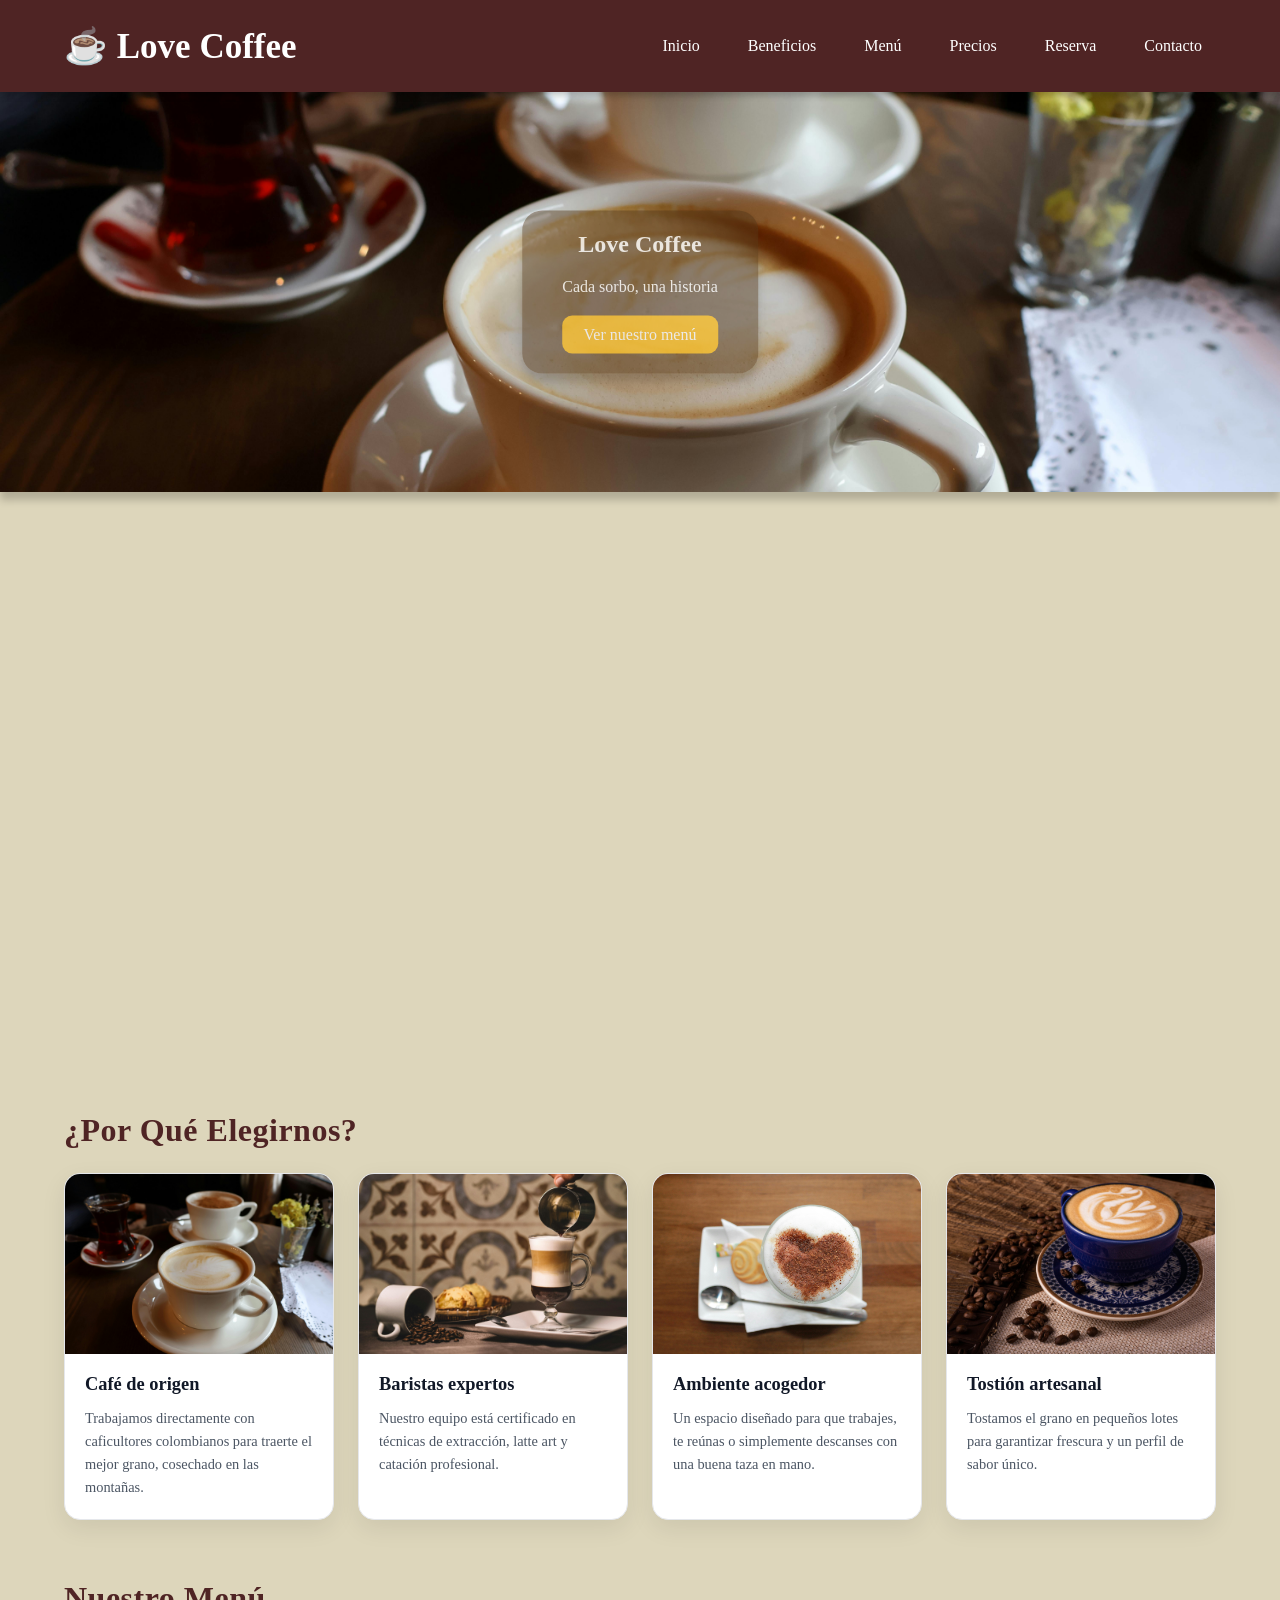
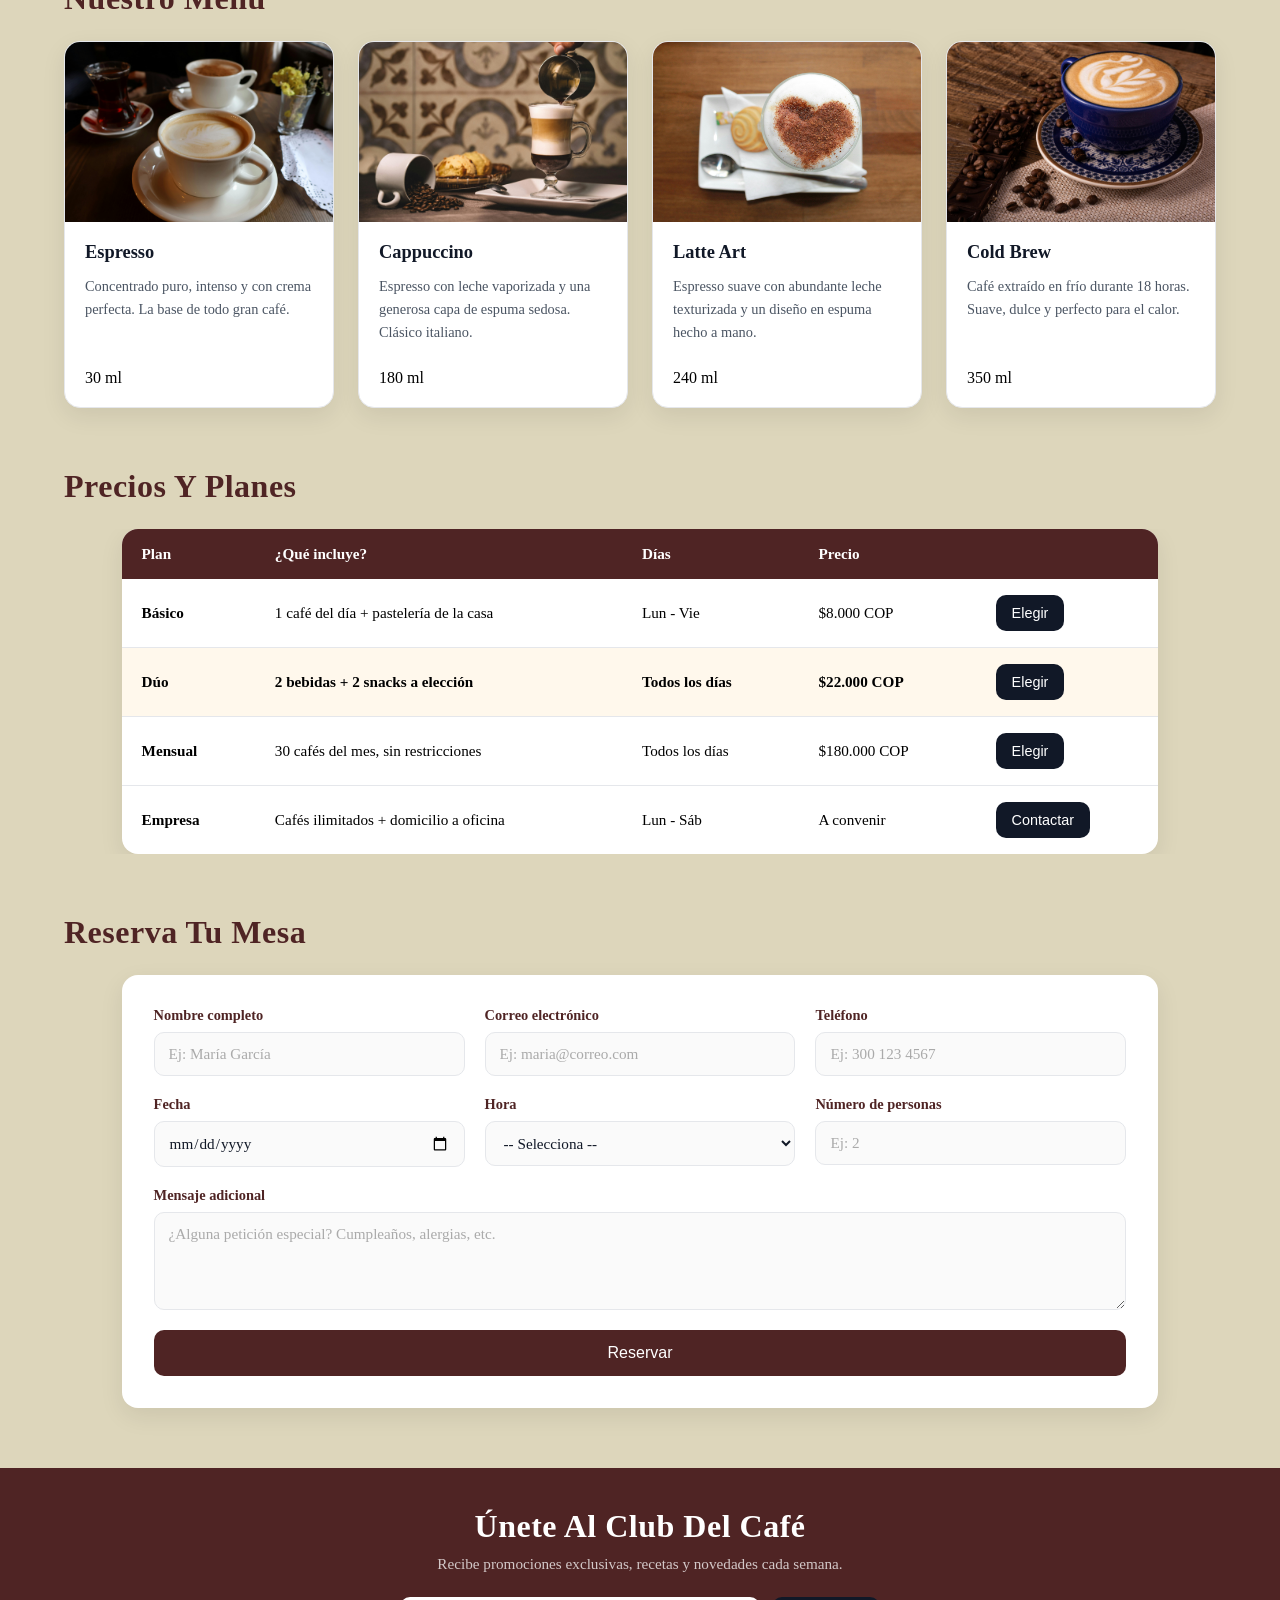
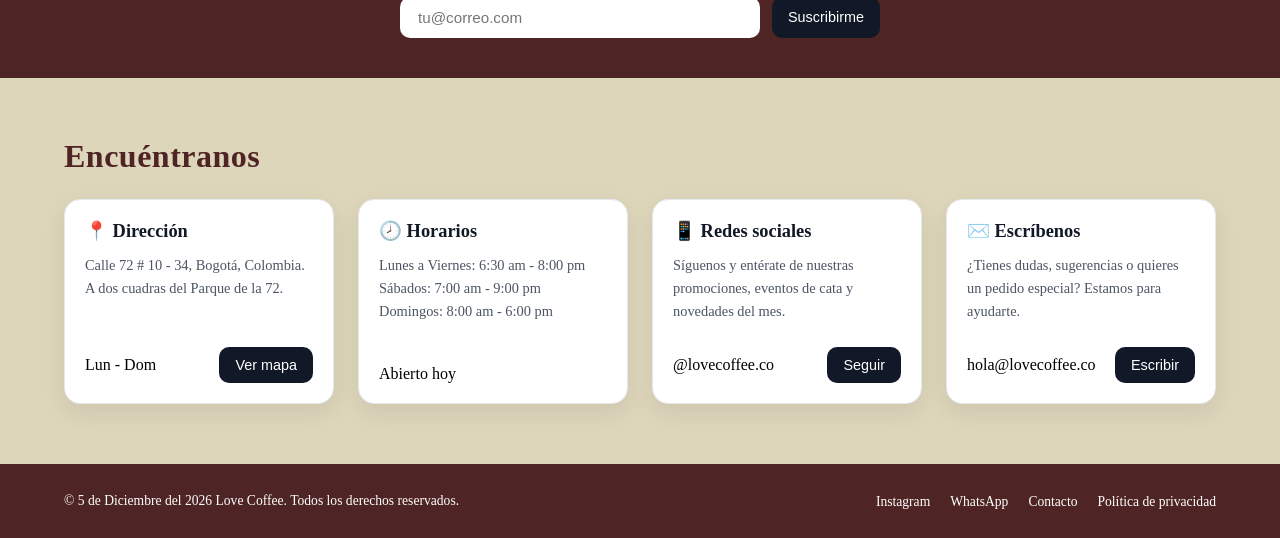
==== index.html @ 07d8db7a "first commit" ====
﻿<!DOCTYPE html>
<html lang="es">

<head>
    <meta charset="UTF-8">
    <meta name="viewport" content="width=device-width, initial-scale=1.0">
    <title>Love Coffee </title>
    <link rel="stylesheet" href="assets/css/styles.css">
</head>

<body>

    <!--header-->
    <header>
        <h2>☕ Love Coffee</h2>

        <nav class="nav_header active" id="menu">
            <ul>
                <li class="list_nav"><a href="#inicio">Inicio</a></li>
                <li class="list_nav"><a href="#beneficios">Beneficios</a></li>
                <li class="list_nav"><a href="#menu-cafe">Menú</a></li>
                <li class="list_nav"><a href="#precios">Precios</a></li>
                <li class="list_nav"><a href="#reserva">Reserva</a></li>
                <li class="list_nav"><a href="#contacto">Contacto</a></li>
            </ul>
        </nav>

        <button id="boton_show" type="button" onclick="show_menu()">≡</button>
    </header>


    <main>

        <!-- hero -->
        <div class="container_hero" id="inicio">
            <ul>
                <li><img src="img/hero1.jpg" alt="Taza de café artesanal"></li>
                <li><img src="img/hero2.jpg" alt="Barista sirviendo café"></li>
                <li><img src="img/hero3.jpg" alt="Café con arte en espuma"></li>
                <li><img src="img/hero4.jpg" alt="Café de origen colombiano"></li>
            </ul>
            <article class="obsolute_hero">
                <h1>Love Coffee</h1>
                <p>Cada sorbo, una historia</p>
                <a class="boton" href="#menu-cafe">Ver nuestro menú</a>
            </article>
        </div>


        <!-- Video-->
        <video src="img/7171091-uhd_3840_2160_25fps.mp4" loop autoplay muted></video>


        <!--  — cards -->
        <article id="beneficios">
            <h2>¿Por qué elegirnos?</h2>
            <div class="cards">

                <section class="card">
                    <img class="card__image" src="img/hero1.jpg" alt="Café de origen">
                    <div class="card__body">
                        <h3 class="card__title">Café de origen</h3>
                        <p class="card__text">Trabajamos directamente con caficultores colombianos para traerte el mejor grano, cosechado en las montañas.</p>
                    </div>
                </section>

                <section class="card">
                    <img class="card__image" src="img/hero2.jpg" alt="Baristas expertos">
                    <div class="card__body">
                        <h3 class="card__title">Baristas expertos</h3>
                        <p class="card__text">Nuestro equipo está certificado en técnicas de extracción, latte art y catación profesional.</p>
                    </div>
                </section>

                <section class="card">
                    <img class="card__image" src="img/hero3.jpg" alt="Ambiente acogedor">
                    <div class="card__body">
                        <h3 class="card__title">Ambiente acogedor</h3>
                        <p class="card__text">Un espacio diseñado para que trabajes, te reúnas o simplemente descanses con una buena taza en mano.</p>
                    </div>
                </section>

                <section class="card">
                    <img class="card__image" src="img/hero4.jpg" alt="Tostión artesanal">
                    <div class="card__body">
                        <h3 class="card__title">Tostión artesanal</h3>
                        <p class="card__text">Tostamos el grano en pequeños lotes para garantizar frescura y un perfil de sabor único.</p>
                    </div>
                </section>

            </div>
        </article>


        <!-- Menu — cards -->
        <article id="menu-cafe">
            <h2>Nuestro menú</h2>
            <div class="cards">

                <section class="card">
                    <img class="card__image" src="img/hero1.jpg" alt="Espresso">
                    <div class="card__body">
                        <h3 class="card__title">Espresso</h3>
                        <p class="card__text">Concentrado puro, intenso y con crema perfecta. La base de todo gran café.</p>
                        <div class="card__footer">
                            <span> 30 ml</span>
                        </div>
                    </div>
                </section>

                <section class="card">
                    <img class="card__image" src="img/hero2.jpg" alt="Cappuccino">
                    <div class="card__body">
                        <h3 class="card__title">Cappuccino</h3>
                        <p class="card__text">Espresso con leche vaporizada y una generosa capa de espuma sedosa. Clásico italiano.</p>
                        <div class="card__footer">
                            <span> 180 ml</span>
                        </div>
                    </div>
                </section>

                <section class="card">
                    <img class="card__image" src="img/hero3.jpg" alt="Latte Art">
                    <div class="card__body">
                        <h3 class="card__title">Latte Art</h3>
                        <p class="card__text">Espresso suave con abundante leche texturizada y un diseño en espuma hecho a mano.</p>
                        <div class="card__footer">
                            <span> 240 ml</span>
                        </div>
                    </div>
                </section>

                <section class="card">
                    <img class="card__image" src="img/hero4.jpg" alt="Cold Brew">
                    <div class="card__body">
                        <h3 class="card__title">Cold Brew</h3>
                        <p class="card__text">Café extraído en frío durante 18 horas. Suave, dulce y perfecto para el calor.</p>
                        <div class="card__footer">
                            <span> 350 ml</span>
                        </div>
                    </div>
                </section>

            </div>
        </article>


        <!-- tabla comparativa-->
        <article id="precios">
            <h2>Precios y planes</h2>

            <div class="tabla_wrapper">
                <table class="tabla_precios">
                    <thead>
                        <tr>
                            <th>Plan</th>
                            <th>¿Qué incluye?</th>
                            <th>Días</th>
                            <th>Precio</th>
                            <th></th>
                        </tr>
                    </thead>
                    <tbody>
                        <tr>
                            <td data-label="Plan"><strong>Básico</strong></td>
                            <td data-label="¿Qué incluye?">1 café del día + pastelería de la casa</td>
                            <td data-label="Días">Lun - Vie</td>
                            <td data-label="Precio">$8.000 COP</td>
                            <td><button class="card__button">Elegir</button></td>
                        </tr>
                        <tr class="tabla_destacada">
                            <td data-label="Plan"><strong> Dúo</strong></td>
                            <td data-label="¿Qué incluye?">2 bebidas + 2 snacks a elección</td>
                            <td data-label="Días">Todos los días</td>
                            <td data-label="Precio">$22.000 COP</td>
                            <td><button class="card__button">Elegir</button></td>
                        </tr>
                        <tr>
                            <td data-label="Plan"><strong>Mensual</strong></td>
                            <td data-label="¿Qué incluye?">30 cafés del mes, sin restricciones</td>
                            <td data-label="Días">Todos los días</td>
                            <td data-label="Precio">$180.000 COP</td>
                            <td><button class="card__button">Elegir</button></td>
                        </tr>
                        <tr>
                            <td data-label="Plan"><strong>Empresa</strong></td>
                            <td data-label="¿Qué incluye?">Cafés ilimitados + domicilio a oficina</td>
                            <td data-label="Días">Lun  - Sáb</td>
                            <td data-label="Precio">A convenir</td>
                            <td><button class="card__button">Contactar</button></td>
                        </tr>
                    </tbody>
                </table>
            </div>
        </article>


        <!-- RESERVA — formulario -->
        <article id="reserva">
            <h2>Reserva tu mesa</h2>

            <div class="form_wrapper">
                <form class="form_reserva">

                    <div class="form_grupo">
                        <label for="nombre">Nombre completo</label>
                        <input type="text" id="nombre" name="nombre"
                               placeholder="Ej: María García" required>
                    </div>

                    <div class="form_grupo">
                        <label for="email">Correo electrónico</label>
                        <input type="email" id="email" name="email"
                               placeholder="Ej: maria@correo.com" required>
                    </div>

                    <div class="form_grupo">
                        <label for="telefono">Teléfono</label>
                        <input type="tel" id="telefono" name="telefono"
                               placeholder="Ej: 300 123 4567">
                    </div>

                    <div class="form_grupo">
                        <label for="fecha">Fecha</label>
                        <input type="date" id="fecha" name="fecha" required>
                    </div>

                    <div class="form_grupo">
                        <label for="hora">Hora</label>
                        <select id="hora" name="hora">
                            <option value="">-- Selecciona --</option>
                            <option>7:00 am</option>
                            <option>8:00 am</option>
                            <option>9:00 am</option>
                            <option>10:00 am</option>
                            <option>11:00 am</option>
                            <option>12:00 pm</option>
                            <option>2:00 pm</option>
                            <option>4:00 pm</option>
                            <option>6:00 pm</option>
                        </select>
                    </div>

                    <div class="form_grupo">
                        <label for="personas">Número de personas</label>
                        <input type="number" id="personas" name="personas"
                               min="1" max="12" placeholder="Ej: 2">
                    </div>

                    <div class="form_grupo form_grupo--ancho">
                        <label for="mensaje">Mensaje adicional</label>
                        <textarea id="mensaje" name="mensaje" rows="4"
                                  placeholder="¿Alguna petición especial? Cumpleaños, alergias, etc."></textarea>
                    </div>

                    <div class="form_grupo form_grupo--ancho">
                        <button type="submit" class="form_boton">Reservar</button>
                    </div>

                </form>
            </div>
        </article>


        <!-- formulario-->
        <article id="form_pequeño">
            <h2>Únete al club del café</h2>
            <p class="section_texto">Recibe promociones exclusivas, recetas y novedades cada semana.</p>

            <form class="form_form_pequeño">
                <input type="email" placeholder="tu@correo.com" required>
                <button type="submit" class="card__button">Suscribirme</button>
            </form>
        </article>


        <!-- contacto — cards-->
        <article id="contacto">
            <h2>Encuéntranos</h2>
            <div class="cards">

                <section class="card">
                    <div class="card__body">
                        <h3 class="card__title">📍 Dirección</h3>
                        <p class="card__text">Calle 72 # 10 - 34, Bogotá, Colombia.<br>A dos cuadras del Parque de la 72.</p>
                        <div class="card__footer">
                            <span>Lun - Dom</span>
                            <button class="card__button">Ver mapa</button>
                        </div>
                    </div>
                </section>

                <section class="card">
                    <div class="card__body">
                        <h3 class="card__title">🕗 Horarios</h3>
                        <p class="card__text">
                            Lunes a Viernes: 6:30 am - 8:00 pm<br>
                            Sábados: 7:00 am - 9:00 pm<br>
                            Domingos: 8:00 am - 6:00 pm
                        </p>
                        <div class="card__footer">
                            <span>Abierto hoy</span>
                        </div>
                    </div>
                </section>

                <section class="card">
                    <div class="card__body">
                        <h3 class="card__title">📱 Redes sociales</h3>
                        <p class="card__text">Síguenos y entérate de nuestras promociones, eventos de cata y novedades del mes.</p>
                        <div class="card__footer">
                            <span>@lovecoffee.co</span>
                            <button class="card__button">Seguir</button>
                        </div>
                    </div>
                </section>

                <section class="card">
                    <div class="card__body">
                        <h3 class="card__title">✉️ Escríbenos</h3>
                        <p class="card__text">¿Tienes dudas, sugerencias o quieres un pedido especial? Estamos para ayudarte.</p>
                        <div class="card__footer">
                            <span>hola@lovecoffee.co</span>
                            <button class="card__button">Escribir</button>
                        </div>
                    </div>
                </section>

            </div>
        </article>

    </main>


    <!-- FOOTER -->
    <footer id="site-footer">
        <p>&copy; <span id="year"></span> Love Coffee. Todos los derechos reservados.</p>

        <nav aria-label="Navegación del footer">
            <ul>
                <li><a href="#">Instagram</a></li>
                <li><a href="#">WhatsApp</a></li>
                <li><a href="#">Contacto</a></li>
                <li><a href="#">Política de privacidad</a></li>
            </ul>
        </nav>
    </footer>

    <script src="script.js"></script>
</body>

</html>
---- assets/css/styles.css ----
@charset "UTF-8";
* {
  margin: 0;
  padding: 0;
  box-sizing: border-box;
}

li {
  list-style: none;
}

a {
  text-decoration: none;
  color: inherit;
}

body {
  width: 100%;
  min-height: 100vh;
  background-color: rgba(197, 186, 139, 0.5843137255);
  font-family: Georgia, serif;
}

header {
  display: flex;
  align-items: center;
  justify-content: space-between;
  flex-wrap: wrap;
  padding: 2% 5%;
  background-color: #4f2424;
  width: 100%;
  position: sticky;
  top: 0;
  z-index: 1000;
  box-shadow: 0 4px 6px rgba(0, 0, 0, 0.2);
}
header h2 {
  color: #ffffff;
  font-size: clamp(22px, 4vw, 35px);
  margin: 0;
}
header .nav_header ul {
  display: flex;
  gap: 20px;
  padding: 0;
}
header .nav_header ul .list_nav a {
  color: #ffffff;
  padding: 6px 14px;
  border-radius: 20px;
  transition: background 0.3s ease, color 0.3s ease;
}
header .nav_header ul .list_nav a:hover {
  background-color: #ffffff;
  color: #111827;
  opacity: 0.85;
}
header button#boton_show {
  display: none;
  background: none;
  border: none;
  color: #ffffff;
  font-size: 40px;
  cursor: pointer;
  margin-left: auto;
}
header button#boton_show:hover {
  transform: translateY(-3px);
  transition: 0.3s ease;
}

@media (max-width: 800px) {
  header button#boton_show {
    display: block;
  }
  nav.nav_header {
    display: none;
    width: 100%;
    order: 3;
  }
  nav.nav_header.active {
    display: flex;
    justify-content: center;
  }
  nav.nav_header.active ul {
    flex-direction: column;
    align-items: center;
    gap: 10px;
    width: 100%;
    padding: 12px 0;
  }
}
main {
  display: flex;
  flex-direction: column;
  gap: 60px;
  width: 100%;
  padding-bottom: 60px;
}

.container_hero {
  width: 100%;
  height: 400px;
  overflow: hidden;
  position: relative;
  box-shadow: 0 8px 8px rgba(0, 0, 0, 0.2);
}
.container_hero ul {
  display: flex;
  width: 400%;
  height: 100%;
  margin: 0;
  padding: 0;
  animation: cambio 20s infinite alternate ease;
}
.container_hero ul li {
  width: 25%;
  height: 100%;
}
.container_hero ul li img {
  width: 100%;
  height: 100%;
  object-fit: cover;
  display: block;
}
.container_hero .obsolute_hero {
  position: absolute;
  top: 50%;
  left: 50%;
  transform: translate(-50%, -50%);
  color: #ffffff;
  background-color: rgba(81, 54, 24, 0.585);
  padding: 20px 40px;
  border-radius: 20px;
  box-shadow: 0 8px 8px rgba(0, 0, 0, 0.2);
  display: flex;
  flex-direction: column;
  gap: 20px;
  text-align: center;
  opacity: 0.75;
  transition: all 0.4s ease;
  width: max-content;
  max-width: 90%;
}
.container_hero .obsolute_hero:hover {
  box-shadow: 0 8px 16px rgba(0, 0, 0, 0.3);
}
.container_hero .obsolute_hero a.boton {
  padding: 10px 20px;
  border-radius: 10px;
  background-color: #fbbf24;
  color: #ffffff;
  transition: all 0.3s ease;
}
.container_hero .obsolute_hero a.boton:hover {
  background-color: #f59e0b;
  transform: translateY(-3px);
  box-shadow: 0 4px 8px rgba(0, 0, 0, 0.2);
}
@keyframes cambio {
  0% {
    margin-left: 0%;
  }
  20% {
    margin-left: 0%;
  }
  25% {
    margin-left: -100%;
  }
  45% {
    margin-left: -100%;
  }
  50% {
    margin-left: -200%;
  }
  70% {
    margin-left: -200%;
  }
  75% {
    margin-left: -300%;
  }
  100% {
    margin-left: -300%;
  }
}

@media (max-width: 600px) {
  .container_hero {
    height: 260px;
  }
  .container_hero .obsolute_hero {
    padding: 14px 20px;
    gap: 12px;
  }
  .container_hero .obsolute_hero h2 {
    font-size: 1.1rem;
  }
  .container_hero .obsolute_hero p {
    font-size: 0.8rem;
  }
}
video {
  width: 100%;
  height: clamp(220px, 40vw, 500px);
  object-fit: cover;
  display: block;
}

main > article {
  padding: 0 5%;
}
main > article h2 {
  font-size: clamp(1.3rem, 3vw, 2rem);
  color: #4f2424;
  margin-bottom: 24px;
  text-transform: capitalize;
  letter-spacing: 0.5px;
}

.cards {
  display: grid;
  grid-template-columns: repeat(auto-fit, minmax(240px, 1fr));
  gap: 24px;
}

.card {
  display: flex;
  flex-direction: column;
  background: #ffffff;
  border: 1px solid #e5e7eb;
  border-radius: 16px;
  overflow: hidden;
  box-shadow: 0 8px 24px rgba(0, 0, 0, 0.08);
  transition: transform 0.25s ease, box-shadow 0.25s ease;
}
.card:hover {
  transform: translateY(-4px);
  box-shadow: 0 14px 32px rgba(0, 0, 0, 0.12);
}
.card__image {
  width: 100%;
  height: 180px;
  object-fit: cover;
  display: block;
}
.card__body {
  display: flex;
  flex-direction: column;
  gap: 12px;
  padding: 20px;
  flex: 1;
}
.card__title {
  font-size: 1.15rem;
  font-weight: 700;
  color: #111827;
}
.card__text {
  font-size: 0.9rem;
  line-height: 1.6;
  color: #4b5563;
}
.card__footer {
  display: flex;
  justify-content: space-between;
  align-items: center;
  margin-top: auto;
  padding-top: 12px;
}
.card__button {
  padding: 10px 16px;
  border: none;
  border-radius: 10px;
  background: #111827;
  color: #ffffff;
  cursor: pointer;
  font-size: 0.9rem;
  transition: background 0.2s ease;
}
.card__button:hover {
  background: #1f2937;
}

@media (max-width: 480px) {
  .cards {
    grid-template-columns: 1fr;
  }
}
.tabla_wrapper {
  padding: 0 5%;
  overflow-x: auto;
}

.tabla_precios {
  width: 100%;
  border-collapse: collapse;
  background: #ffffff;
  border-radius: 16px;
  overflow: hidden;
  box-shadow: 0 8px 24px rgba(0, 0, 0, 0.08);
}
.tabla_precios th, .tabla_precios td {
  padding: 16px 20px;
  text-align: left;
  font-size: 0.95rem;
}
.tabla_precios thead tr {
  background-color: #4f2424;
  color: #ffffff;
}
.tabla_precios tbody tr {
  border-bottom: 1px solid #e5e7eb;
  transition: background 0.2s ease;
}
.tabla_precios tbody tr:hover {
  background-color: #f9f5ee;
}
.tabla_precios tbody tr:last-child {
  border-bottom: none;
}
.tabla_precios .tabla_destacada {
  background-color: #fff8ec;
  font-weight: 600;
}
@media (max-width: 600px) {
  .tabla_precios thead {
    display: none;
  }
  .tabla_precios tbody tr {
    display: block;
    margin-bottom: 16px;
    border-radius: 12px;
    border: 1px solid #e5e7eb;
    padding: 12px;
  }
  .tabla_precios td {
    display: flex;
    justify-content: space-between;
    padding: 8px 4px;
    border-bottom: 1px solid #e5e7eb;
  }
  .tabla_precios td:last-child {
    border-bottom: none;
  }
  .tabla_precios td::before {
    content: attr(data-label);
    font-weight: 700;
    color: #4f2424;
  }
}

.form_wrapper {
  padding: 0 5%;
}

.form_reserva {
  display: grid;
  grid-template-columns: repeat(auto-fit, minmax(260px, 1fr));
  gap: 20px;
  background: #ffffff;
  padding: 32px;
  border-radius: 16px;
  box-shadow: 0 8px 24px rgba(0, 0, 0, 0.08);
}

.form_grupo {
  display: flex;
  flex-direction: column;
  gap: 8px;
}
.form_grupo--ancho {
  grid-column: 1/-1;
}
.form_grupo label {
  font-size: 0.9rem;
  font-weight: 600;
  color: #4f2424;
}
.form_grupo input, .form_grupo select, .form_grupo textarea {
  padding: 12px 14px;
  border: 1px solid #e5e7eb;
  border-radius: 10px;
  font-size: 0.95rem;
  font-family: inherit;
  color: #111827;
  transition: border-color 0.2s ease;
  background: #fafafa;
}
.form_grupo input:focus, .form_grupo select:focus, .form_grupo textarea:focus {
  outline: none;
  border-color: #4f2424;
  background: #ffffff;
}
.form_grupo input::placeholder, .form_grupo select::placeholder, .form_grupo textarea::placeholder {
  color: #aaa;
}
.form_grupo textarea {
  resize: vertical;
}

.form_boton {
  padding: 14px 24px;
  background-color: #4f2424;
  color: #ffffff;
  border: none;
  border-radius: 10px;
  font-size: 1rem;
  cursor: pointer;
  transition: background 0.2s ease, transform 0.2s ease;
  width: 100%;
}
.form_boton:hover {
  background-color: rgb(50.972173913, 23.227826087, 23.227826087);
  transform: translateY(-2px);
}

#form_pequeño {
  padding: 40px 5%;
  background-color: #4f2424;
  text-align: center;
}
#form_pequeño h2 {
  color: #ffffff;
  margin-bottom: 10px;
}
#form_pequeño .section_texto {
  color: rgba(255, 255, 255, 0.75);
  margin-bottom: 24px;
  font-size: 0.95rem;
}

.form_form_pequeño {
  display: flex;
  justify-content: center;
  gap: 12px;
  flex-wrap: wrap;
}
.form_form_pequeño input {
  padding: 12px 18px;
  border: none;
  border-radius: 10px;
  font-size: 0.95rem;
  width: clamp(200px, 40%, 360px);
}
.form_form_pequeño input:focus {
  outline: 2px solid #fbbf24;
}

#site-footer {
  display: flex;
  justify-content: space-between;
  align-items: center;
  flex-wrap: wrap;
  gap: 16px;
  padding: 28px 5%;
  background-color: #4f2424;
  color: #ffffff;
}
#site-footer p {
  font-size: 0.85rem;
}
#site-footer nav ul {
  display: flex;
  flex-wrap: wrap;
  gap: 20px;
}
#site-footer nav ul a {
  color: #ffffff;
  font-size: 0.85rem;
  transition: opacity 0.2s ease;
}
#site-footer nav ul a:hover {
  opacity: 0.65;
}
@media (max-width: 600px) {
  #site-footer {
    flex-direction: column;
    text-align: center;
  }
  #site-footer nav ul {
    justify-content: center;
  }
}

/*# sourceMappingURL=styles.css.map */
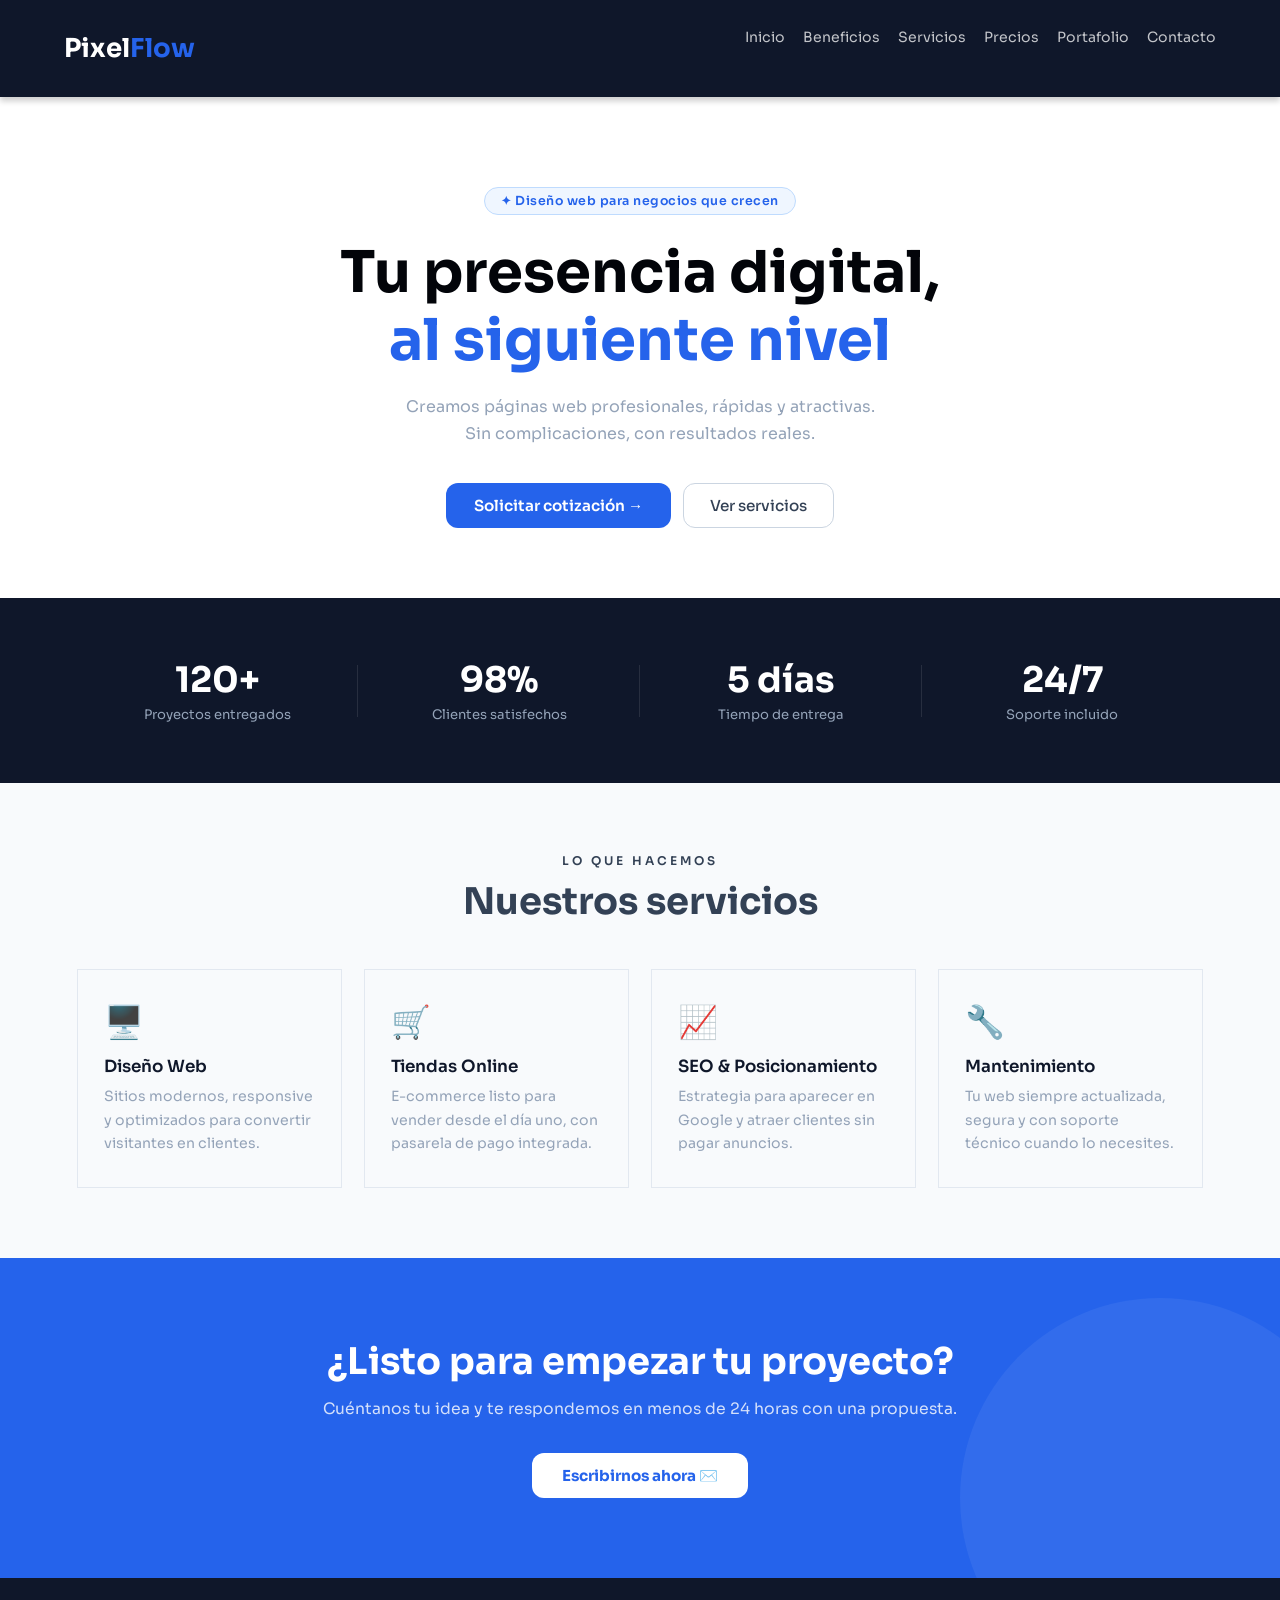
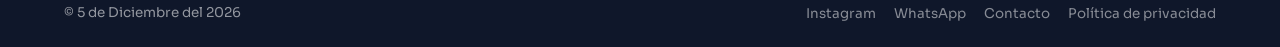
==== commit 27565731: "Add files via upload" ====
--- a/index.html
+++ b/index.html
@@ -1,352 +1,93 @@
-﻿<!DOCTYPE html>
-<html lang="es">
-
-<head>
-    <meta charset="UTF-8">
-    <meta name="viewport" content="width=device-width, initial-scale=1.0">
-    <title>Love Coffee </title>
-    <link rel="stylesheet" href="assets/css/styles.css">
-</head>
-
-<body>
-
-    <!--header-->
-    <header>
-        <h2>☕ Love Coffee</h2>
-
-        <nav class="nav_header active" id="menu">
-            <ul>
-                <li class="list_nav"><a href="#inicio">Inicio</a></li>
-                <li class="list_nav"><a href="#beneficios">Beneficios</a></li>
-                <li class="list_nav"><a href="#menu-cafe">Menú</a></li>
-                <li class="list_nav"><a href="#precios">Precios</a></li>
-                <li class="list_nav"><a href="#reserva">Reserva</a></li>
-                <li class="list_nav"><a href="#contacto">Contacto</a></li>
-            </ul>
-        </nav>
-
-        <button id="boton_show" type="button" onclick="show_menu()">≡</button>
-    </header>
-
-
-    <main>
-
-        <!-- hero -->
-        <div class="container_hero" id="inicio">
-            <ul>
-                <li><img src="img/hero1.jpg" alt="Taza de café artesanal"></li>
-                <li><img src="img/hero2.jpg" alt="Barista sirviendo café"></li>
-                <li><img src="img/hero3.jpg" alt="Café con arte en espuma"></li>
-                <li><img src="img/hero4.jpg" alt="Café de origen colombiano"></li>
-            </ul>
-            <article class="obsolute_hero">
-                <h1>Love Coffee</h1>
-                <p>Cada sorbo, una historia</p>
-                <a class="boton" href="#menu-cafe">Ver nuestro menú</a>
-            </article>
-        </div>
-
-
-        <!-- Video-->
-        <video src="img/7171091-uhd_3840_2160_25fps.mp4" loop autoplay muted></video>
-
-
-        <!--  — cards -->
-        <article id="beneficios">
-            <h2>¿Por qué elegirnos?</h2>
-            <div class="cards">
-
-                <section class="card">
-                    <img class="card__image" src="img/hero1.jpg" alt="Café de origen">
-                    <div class="card__body">
-                        <h3 class="card__title">Café de origen</h3>
-                        <p class="card__text">Trabajamos directamente con caficultores colombianos para traerte el mejor grano, cosechado en las montañas.</p>
-                    </div>
-                </section>
-
-                <section class="card">
-                    <img class="card__image" src="img/hero2.jpg" alt="Baristas expertos">
-                    <div class="card__body">
-                        <h3 class="card__title">Baristas expertos</h3>
-                        <p class="card__text">Nuestro equipo está certificado en técnicas de extracción, latte art y catación profesional.</p>
-                    </div>
-                </section>
-
-                <section class="card">
-                    <img class="card__image" src="img/hero3.jpg" alt="Ambiente acogedor">
-                    <div class="card__body">
-                        <h3 class="card__title">Ambiente acogedor</h3>
-                        <p class="card__text">Un espacio diseñado para que trabajes, te reúnas o simplemente descanses con una buena taza en mano.</p>
-                    </div>
-                </section>
-
-                <section class="card">
-                    <img class="card__image" src="img/hero4.jpg" alt="Tostión artesanal">
-                    <div class="card__body">
-                        <h3 class="card__title">Tostión artesanal</h3>
-                        <p class="card__text">Tostamos el grano en pequeños lotes para garantizar frescura y un perfil de sabor único.</p>
-                    </div>
-                </section>
-
-            </div>
-        </article>
-
-
-        <!-- Menu — cards -->
-        <article id="menu-cafe">
-            <h2>Nuestro menú</h2>
-            <div class="cards">
-
-                <section class="card">
-                    <img class="card__image" src="img/hero1.jpg" alt="Espresso">
-                    <div class="card__body">
-                        <h3 class="card__title">Espresso</h3>
-                        <p class="card__text">Concentrado puro, intenso y con crema perfecta. La base de todo gran café.</p>
-                        <div class="card__footer">
-                            <span> 30 ml</span>
-                        </div>
-                    </div>
-                </section>
-
-                <section class="card">
-                    <img class="card__image" src="img/hero2.jpg" alt="Cappuccino">
-                    <div class="card__body">
-                        <h3 class="card__title">Cappuccino</h3>
-                        <p class="card__text">Espresso con leche vaporizada y una generosa capa de espuma sedosa. Clásico italiano.</p>
-                        <div class="card__footer">
-                            <span> 180 ml</span>
-                        </div>
-                    </div>
-                </section>
-
-                <section class="card">
-                    <img class="card__image" src="img/hero3.jpg" alt="Latte Art">
-                    <div class="card__body">
-                        <h3 class="card__title">Latte Art</h3>
-                        <p class="card__text">Espresso suave con abundante leche texturizada y un diseño en espuma hecho a mano.</p>
-                        <div class="card__footer">
-                            <span> 240 ml</span>
-                        </div>
-                    </div>
-                </section>
-
-                <section class="card">
-                    <img class="card__image" src="img/hero4.jpg" alt="Cold Brew">
-                    <div class="card__body">
-                        <h3 class="card__title">Cold Brew</h3>
-                        <p class="card__text">Café extraído en frío durante 18 horas. Suave, dulce y perfecto para el calor.</p>
-                        <div class="card__footer">
-                            <span> 350 ml</span>
-                        </div>
-                    </div>
-                </section>
-
-            </div>
-        </article>
-
-
-        <!-- tabla comparativa-->
-        <article id="precios">
-            <h2>Precios y planes</h2>
-
-            <div class="tabla_wrapper">
-                <table class="tabla_precios">
-                    <thead>
-                        <tr>
-                            <th>Plan</th>
-                            <th>¿Qué incluye?</th>
-                            <th>Días</th>
-                            <th>Precio</th>
-                            <th></th>
-                        </tr>
-                    </thead>
-                    <tbody>
-                        <tr>
-                            <td data-label="Plan"><strong>Básico</strong></td>
-                            <td data-label="¿Qué incluye?">1 café del día + pastelería de la casa</td>
-                            <td data-label="Días">Lun - Vie</td>
-                            <td data-label="Precio">$8.000 COP</td>
-                            <td><button class="card__button">Elegir</button></td>
-                        </tr>
-                        <tr class="tabla_destacada">
-                            <td data-label="Plan"><strong> Dúo</strong></td>
-                            <td data-label="¿Qué incluye?">2 bebidas + 2 snacks a elección</td>
-                            <td data-label="Días">Todos los días</td>
-                            <td data-label="Precio">$22.000 COP</td>
-                            <td><button class="card__button">Elegir</button></td>
-                        </tr>
-                        <tr>
-                            <td data-label="Plan"><strong>Mensual</strong></td>
-                            <td data-label="¿Qué incluye?">30 cafés del mes, sin restricciones</td>
-                            <td data-label="Días">Todos los días</td>
-                            <td data-label="Precio">$180.000 COP</td>
-                            <td><button class="card__button">Elegir</button></td>
-                        </tr>
-                        <tr>
-                            <td data-label="Plan"><strong>Empresa</strong></td>
-                            <td data-label="¿Qué incluye?">Cafés ilimitados + domicilio a oficina</td>
-                            <td data-label="Días">Lun  - Sáb</td>
-                            <td data-label="Precio">A convenir</td>
-                            <td><button class="card__button">Contactar</button></td>
-                        </tr>
-                    </tbody>
-                </table>
-            </div>
-        </article>
-
-
-        <!-- RESERVA — formulario -->
-        <article id="reserva">
-            <h2>Reserva tu mesa</h2>
-
-            <div class="form_wrapper">
-                <form class="form_reserva">
-
-                    <div class="form_grupo">
-                        <label for="nombre">Nombre completo</label>
-                        <input type="text" id="nombre" name="nombre"
-                               placeholder="Ej: María García" required>
-                    </div>
-
-                    <div class="form_grupo">
-                        <label for="email">Correo electrónico</label>
-                        <input type="email" id="email" name="email"
-                               placeholder="Ej: maria@correo.com" required>
-                    </div>
-
-                    <div class="form_grupo">
-                        <label for="telefono">Teléfono</label>
-                        <input type="tel" id="telefono" name="telefono"
-                               placeholder="Ej: 300 123 4567">
-                    </div>
-
-                    <div class="form_grupo">
-                        <label for="fecha">Fecha</label>
-                        <input type="date" id="fecha" name="fecha" required>
-                    </div>
-
-                    <div class="form_grupo">
-                        <label for="hora">Hora</label>
-                        <select id="hora" name="hora">
-                            <option value="">-- Selecciona --</option>
-                            <option>7:00 am</option>
-                            <option>8:00 am</option>
-                            <option>9:00 am</option>
-                            <option>10:00 am</option>
-                            <option>11:00 am</option>
-                            <option>12:00 pm</option>
-                            <option>2:00 pm</option>
-                            <option>4:00 pm</option>
-                            <option>6:00 pm</option>
-                        </select>
-                    </div>
-
-                    <div class="form_grupo">
-                        <label for="personas">Número de personas</label>
-                        <input type="number" id="personas" name="personas"
-                               min="1" max="12" placeholder="Ej: 2">
-                    </div>
-
-                    <div class="form_grupo form_grupo--ancho">
-                        <label for="mensaje">Mensaje adicional</label>
-                        <textarea id="mensaje" name="mensaje" rows="4"
-                                  placeholder="¿Alguna petición especial? Cumpleaños, alergias, etc."></textarea>
-                    </div>
-
-                    <div class="form_grupo form_grupo--ancho">
-                        <button type="submit" class="form_boton">Reservar</button>
-                    </div>
-
-                </form>
-            </div>
-        </article>
-
-
-        <!-- formulario-->
-        <article id="form_pequeño">
-            <h2>Únete al club del café</h2>
-            <p class="section_texto">Recibe promociones exclusivas, recetas y novedades cada semana.</p>
-
-            <form class="form_form_pequeño">
-                <input type="email" placeholder="tu@correo.com" required>
-                <button type="submit" class="card__button">Suscribirme</button>
-            </form>
-        </article>
-
-
-        <!-- contacto — cards-->
-        <article id="contacto">
-            <h2>Encuéntranos</h2>
-            <div class="cards">
-
-                <section class="card">
-                    <div class="card__body">
-                        <h3 class="card__title">📍 Dirección</h3>
-                        <p class="card__text">Calle 72 # 10 - 34, Bogotá, Colombia.<br>A dos cuadras del Parque de la 72.</p>
-                        <div class="card__footer">
-                            <span>Lun - Dom</span>
-                            <button class="card__button">Ver mapa</button>
-                        </div>
-                    </div>
-                </section>
-
-                <section class="card">
-                    <div class="card__body">
-                        <h3 class="card__title">🕗 Horarios</h3>
-                        <p class="card__text">
-                            Lunes a Viernes: 6:30 am - 8:00 pm<br>
-                            Sábados: 7:00 am - 9:00 pm<br>
-                            Domingos: 8:00 am - 6:00 pm
-                        </p>
-                        <div class="card__footer">
-                            <span>Abierto hoy</span>
-                        </div>
-                    </div>
-                </section>
-
-                <section class="card">
-                    <div class="card__body">
-                        <h3 class="card__title">📱 Redes sociales</h3>
-                        <p class="card__text">Síguenos y entérate de nuestras promociones, eventos de cata y novedades del mes.</p>
-                        <div class="card__footer">
-                            <span>@lovecoffee.co</span>
-                            <button class="card__button">Seguir</button>
-                        </div>
-                    </div>
-                </section>
-
-                <section class="card">
-                    <div class="card__body">
-                        <h3 class="card__title">✉️ Escríbenos</h3>
-                        <p class="card__text">¿Tienes dudas, sugerencias o quieres un pedido especial? Estamos para ayudarte.</p>
-                        <div class="card__footer">
-                            <span>hola@lovecoffee.co</span>
-                            <button class="card__button">Escribir</button>
-                        </div>
-                    </div>
-                </section>
-
-            </div>
-        </article>
-
-    </main>
-
-
-    <!-- FOOTER -->
-    <footer id="site-footer">
-        <p>&copy; <span id="year"></span> Love Coffee. Todos los derechos reservados.</p>
-
-        <nav aria-label="Navegación del footer">
-            <ul>
-                <li><a href="#">Instagram</a></li>
-                <li><a href="#">WhatsApp</a></li>
-                <li><a href="#">Contacto</a></li>
-                <li><a href="#">Política de privacidad</a></li>
-            </ul>
-        </nav>
-    </footer>
-
-    <script src="script.js"></script>
-</body>
-
+<!DOCTYPE html>
+<html lang="es">
+<head>
+  <meta charset="UTF-8" />
+  <meta name="viewport" content="width=device-width, initial-scale=1.0" />
+  <title>PixelFlow — Diseño Web Profesional</title>
+  <link rel="stylesheet" href="style.css">
+  <link href="https://fonts.googleapis.com/css2?family=Sora:wght@400;600;700&display=swap" rel="stylesheet" />
+</head>
+<body>
+
+  <header>
+    <h2>Pixel<span>Flow</span></h2>
+    <nav class="nav_header active" id="menu">
+      <ul>
+        <li class="list_nav"><a href="#inicio">Inicio</a></li>
+        <li class="list_nav"><a href="#beneficios">Beneficios</a></li>
+        <li class="list_nav"><a href="#menu-cafe">Servicios</a></li>
+        <li class="list_nav"><a href="#precios">Precios</a></li>
+        <li class="list_nav"><a href="#reserva">Portafolio</a></li>
+        <li class="list_nav"><a href="#contacto">Contacto</a></li>
+      </ul>
+    </nav>
+    <button id="boton_show" type="button" onclick="show_menu()">≡</button>
+  </header>
+
+  <section id="inicio" class="hero">
+    <div class="hero-badge">✦ Diseño web para negocios que crecen</div>
+    <h1>Tu presencia digital, <em>al siguiente nivel</em></h1>
+    <p>Creamos páginas web profesionales, rápidas y atractivas. Sin complicaciones, con resultados reales.</p>
+    <div class="hero-btns">
+      <a href="#contacto" class="btn-main">Solicitar cotización →</a>
+      <a href="#menu-cafe"  class="btn-ghost">Ver servicios</a>
+    </div>
+  </section>
+
+  <section class="stats">
+    <div class="stat"><strong>120+</strong><span>Proyectos entregados</span></div>
+    <div class="stat"><strong>98%</strong><span>Clientes satisfechos</span></div>
+    <div class="stat"><strong>5 días</strong><span>Tiempo de entrega</span></div>
+    <div class="stat"><strong>24/7</strong><span>Soporte incluido</span></div>
+  </section>
+
+  <section id="menu-cafe" class="services">
+    <div class="section-header">
+      <small>Lo que hacemos</small>
+      <h2>Nuestros servicios</h2>
+    </div>
+    <div class="cards">
+      <div class="card">
+        <div class="card-icon">🖥️</div>
+        <h3>Diseño Web</h3>
+        <p>Sitios modernos, responsive y optimizados para convertir visitantes en clientes.</p>
+      </div>
+      <div class="card">
+        <div class="card-icon">🛒</div>
+        <h3>Tiendas Online</h3>
+        <p>E-commerce listo para vender desde el día uno, con pasarela de pago integrada.</p>
+      </div>
+      <div class="card">
+        <div class="card-icon">📈</div>
+        <h3>SEO & Posicionamiento</h3>
+        <p>Estrategia para aparecer en Google y atraer clientes sin pagar anuncios.</p>
+      </div>
+      <div class="card">
+        <div class="card-icon">🔧</div>
+        <h3>Mantenimiento</h3>
+        <p>Tu web siempre actualizada, segura y con soporte técnico cuando lo necesites.</p>
+      </div>
+    </div>
+  </section>
+
+  <section id="contacto" class="cta">
+    <h2>¿Listo para empezar tu proyecto?</h2>
+    <p>Cuéntanos tu idea y te respondemos en menos de 24 horas con una propuesta.</p>
+    <a href="" class="btn-white">Escribirnos ahora ✉️</a>
+  </section>
+
+  <footer id="site-footer">
+    <p>&copy; <span id="year"></span></p>
+    <nav aria-label="Navegación del footer">
+      <ul>
+        <li><a href="#">Instagram</a></li>
+        <li><a href="#">WhatsApp</a></li>
+        <li><a href="#">Contacto</a></li>
+        <li><a href="#">Política de privacidad</a></li>
+      </ul>
+    </nav>
+  </footer>
+
+  <script src="script.js"></script>
+</body>
 </html>
--- a/style.css
+++ b/style.css
@@ -0,0 +1,334 @@
+     *, *::before, *::after { box-sizing: border-box; margin: 0; padding: 0; }
+    html { scroll-behavior: smooth; }
+    body { font-family: 'Sora', sans-serif; background: #f8fafc; color: #334155; }
+    a { text-decoration: none; color: inherit; }
+    ul { list-style: none; }
+ 
+    /* ── HEADER ── */
+    header {
+      display: flex;
+      align-items: center;
+      justify-content: space-between;
+      flex-wrap: wrap;
+      padding: 2% 5%;
+      background-color: #0f172a;
+      width: 100%;
+      position: sticky;
+      top: 0;
+      z-index: 1000;
+      box-shadow: 0 4px 6px rgba(0,0,0,0.2);
+    }
+ 
+    header h2 {
+      color: #ffffff;
+      font-size: clamp(18px, 3vw, 26px);
+      font-weight: 700;
+      margin: 0;
+    }
+ 
+    header h2 span { color: #2563eb; }
+ 
+    header .nav_header ul {
+      display: flex;
+      gap: 4px;
+      padding: 0;
+    }
+ 
+    header .nav_header ul .list_nav a {
+      color: rgba(255,255,255,.75);
+      padding: 6px 14px;
+      border-radius: 20px;
+      font-size: .88rem;
+    }
+ 
+    header .nav_header ul .list_nav a:hover {
+      background-color: #ffffff;
+      color: #0f172a;
+    }
+ 
+    header .nav_header ul .list_nav a::after {
+      content: '';
+      display: block;
+      height: 2px;
+      width: 0;
+      background: #2563eb;
+      border-radius: 2px;
+      transition: width .3s;
+      margin-top: 2px;
+    }
+ 
+    header .nav_header ul .list_nav a:hover::after { width: 100%; }
+ 
+    header button#boton_show {
+      display: none;
+      background: none;
+      border: none;
+      color: #ffffff;
+      font-size: 40px;
+      cursor: pointer;
+      margin-left: auto;
+      line-height: 1;
+    }
+ 
+    header button#boton_show:hover { transform: translateY(-2px); transition: .25s; }
+ 
+    /* ── HERO ── */
+    .hero {
+      display: flex;
+      flex-direction: column;
+      align-items: center;
+      text-align: center;
+      padding: 90px 6% 70px;
+      background: #ffffff;
+      position: relative;
+      overflow: hidden;
+    }
+ 
+    .hero::before {
+      position: absolute;
+      width: 600px; height: 600px;
+      border-radius: 50%;
+      background: radial-gradient(circle, rgba(37,99,235,.07) 0%, transparent 70%);
+      top: -150px; right: -150px;
+      pointer-events: none;
+    }
+ 
+    .hero-badge {
+      background: #eff6ff;
+      color: #2563eb;
+      border: 1px solid #bfdbfe;
+      border-radius: 30px;
+      padding: 5px 16px;
+      font-size: .78rem;
+      font-weight: 600;
+      margin-bottom: 24px;
+      letter-spacing: .5px;
+    }
+ 
+    .hero h1 {
+      font-size: clamp(2rem, 5.5vw, 3.6rem);
+      font-weight: 700;
+      color: #020409;
+      line-height: 1.18;
+      max-width: 640px;
+      margin-bottom: 18px;
+    }
+ 
+    .hero h1 em { font-style: normal; color: #2563eb; }
+ 
+    .hero p {
+      color: #94a3b8;
+      max-width: 480px;
+      line-height: 1.7;
+      margin-bottom: 36px;
+      font-size: 1rem;
+    }
+ 
+    .hero-btns {
+      display: flex;
+      flex-wrap: wrap;
+      gap: 12px;
+      justify-content: center;
+    }
+ 
+    .btn-main {
+      background: #2563eb;
+      color: #ffffff;
+      padding: 13px 28px;
+      border-radius: 12px;
+      font-weight: 600;
+      font-size: .95rem;
+      transition: transform .25s, box-shadow .25s, opacity .25s;
+      position: relative;
+      overflow: hidden;
+    }
+ 
+    .btn-main::before {
+      content: '';
+      position: absolute;
+      inset: 0;
+      background: rgba(255,255,255,.15);
+      transform: translateX(-100%);
+      transition: transform .3s ease;
+    }
+ 
+    .btn-main:hover::before { transform: translateX(0); }
+    .btn-main:hover { transform: translateY(-3px); box-shadow: 0 10px 24px rgba(37,99,235,.35); }
+ 
+    .btn-ghost {
+      border: 1.5px solid #cbd5e1;
+      color: #334155;
+      padding: 12px 26px;
+      border-radius: 12px;
+      font-weight: 500;
+      font-size: .95rem;
+      transition: border-color .25s, background .25s, transform .25s;
+    }
+ 
+    .btn-ghost:hover { border-color: #2563eb; color: #2563eb; transform: translateY(-3px); }
+ 
+    /* ── STATS ── */
+    .stats {
+      display: flex;
+      flex-wrap: wrap;
+      justify-content: center;
+      padding: 40px 6%;
+      background: #0f172a;
+      gap: 0;
+    }
+ 
+    .stat {
+      flex: 1 1 140px;
+      text-align: center;
+      padding: 20px 16px;
+      position: relative;
+    }
+ 
+    .stat:not(:last-child)::after {
+      content: '';
+      position: absolute;
+      right: 0; top: 25%; height: 50%;
+      width: 1px;
+      background: rgba(255,255,255,.1);
+    }
+ 
+    .stat strong { display: block; font-size: clamp(1.6rem, 3vw, 2.2rem); color: #ffffff; }
+    .stat span   { font-size: .82rem; color: #94a3b8; margin-top: 4px; display: block; }
+ 
+    /* ── SERVICIOS ── */
+    .services {
+      padding: 70px 6%;
+      background: #f8fafc;
+    }
+ 
+    .section-header {
+      text-align: center;
+      margin-bottom: 44px;
+    }
+ 
+    .section-header small {
+      font-size: .75rem;
+      font-weight: 600;
+      letter-spacing: 3px;
+      text-transform: uppercase;
+      color: var(#2563eb);
+      display: block;
+      margin-bottom: 10px;
+    }
+ 
+    .section-header h2 {
+      font-size: clamp(1.6rem, 3.5vw, 2.3rem);
+      color: var(#0f172a);
+    }
+ 
+    .cards {
+      display: grid;
+      grid-template-columns: repeat(auto-fit, minmax(240px, 1fr));
+      gap: 22px;
+    }
+ 
+    .card {
+      background: var(#ffffff);
+      border-radius: var(12px);
+      padding: 32px 26px;
+      border: 1.5px solid #e2e8f0;
+      transition: transform .3s, box-shadow .3s, border-color .3s;
+      position: relative;
+      overflow: hidden;
+    }
+ 
+    .card::after {
+      content: '';
+      position: absolute;
+      bottom: 0; left: 0;
+      height: 3px; width: 0;
+      background: var(#2563eb);
+      transition: width .35s ease;
+    }
+ 
+    .card:hover { transform: translateY(-6px); box-shadow: 0 16px 40px rgba(15,23,42,.1); border-color: transparent; }
+    .card:hover::after { width: 100%; }
+ 
+    .card-icon { font-size: 2rem; margin-bottom: 14px; }
+    .card h3   { font-size: 1.05rem; color: #0f172a; margin-bottom: 8px; font-weight: 600; }
+    .card p    { font-size: .88rem; color:#94a3b8; line-height: 1.65; }
+ 
+    /* ── CTA ── */
+    .cta {
+      padding: 80px 6%;
+      background: #2563eb;
+      text-align: center;
+      position: relative;
+      overflow: hidden;
+    }
+ 
+    .cta::before {
+      content: '';
+      position: absolute;
+      width: 400px; height: 400px;
+      border-radius: 50%;
+      background: rgba(255,255,255,.06);
+      bottom: -120px; right: -80px;
+      pointer-events: none;
+    }
+ 
+    .cta h2 { font-size: clamp(1.6rem, 3.5vw, 2.3rem); color: #ffffff; margin-bottom: 14px; }
+    .cta p  { color: rgba(255,255,255,.8); margin-bottom: 34px; font-size: .98rem; }
+ 
+    .btn-white {
+      background: #ffffff;
+      color: #2563eb;
+      padding: 13px 30px;
+      border-radius: 12px;
+      font-weight: 700;
+      font-size: .95rem;
+      display: inline-block;
+      transition: transform .25s, box-shadow .25s;
+    }
+ 
+    .btn-white:hover { transform: translateY(-4px); box-shadow: 0 14px 30px rgba(0,0,0,.2); }
+ 
+    /* ── FOOTER ── */
+    #site-footer {
+      display: flex;
+      flex-wrap: wrap;
+      align-items: center;
+      justify-content: space-between;
+      gap: 14px;
+      padding: 24px 5%;
+      background-color: #0f172a;
+      color: rgba(255,255,255,.55);
+    }
+ 
+    #site-footer p { font-size: .84rem; }
+ 
+    #site-footer nav ul {
+      display: flex;
+      flex-wrap: wrap;
+      gap: 6px 18px;
+    }
+ 
+    #site-footer nav ul li a {
+      color: rgba(255,255,255,.5);
+      font-size: .84rem;
+      transition: color .25s;
+    }
+ 
+    #site-footer nav ul li a:hover { color:#ffffff; }
+ 
+    /* ── RESPONSIVE ── */
+    @media (max-width: 800px) {
+      header button#boton_show { display: block; }
+      nav.nav_header { display: none; width: 100%; order: 3; }
+      nav.nav_header.active { display: flex; justify-content: center; }
+      nav.nav_header.active ul {
+        flex-direction: column;
+        align-items: center;
+        gap: 10px;
+        width: 100%;
+        padding: 12px 0;
+      }
+      .stat:not(:last-child)::after { display: none; }
+      #site-footer { flex-direction: column; text-align: center; }
+      #site-footer nav ul { justify-content: center; }
+    }
